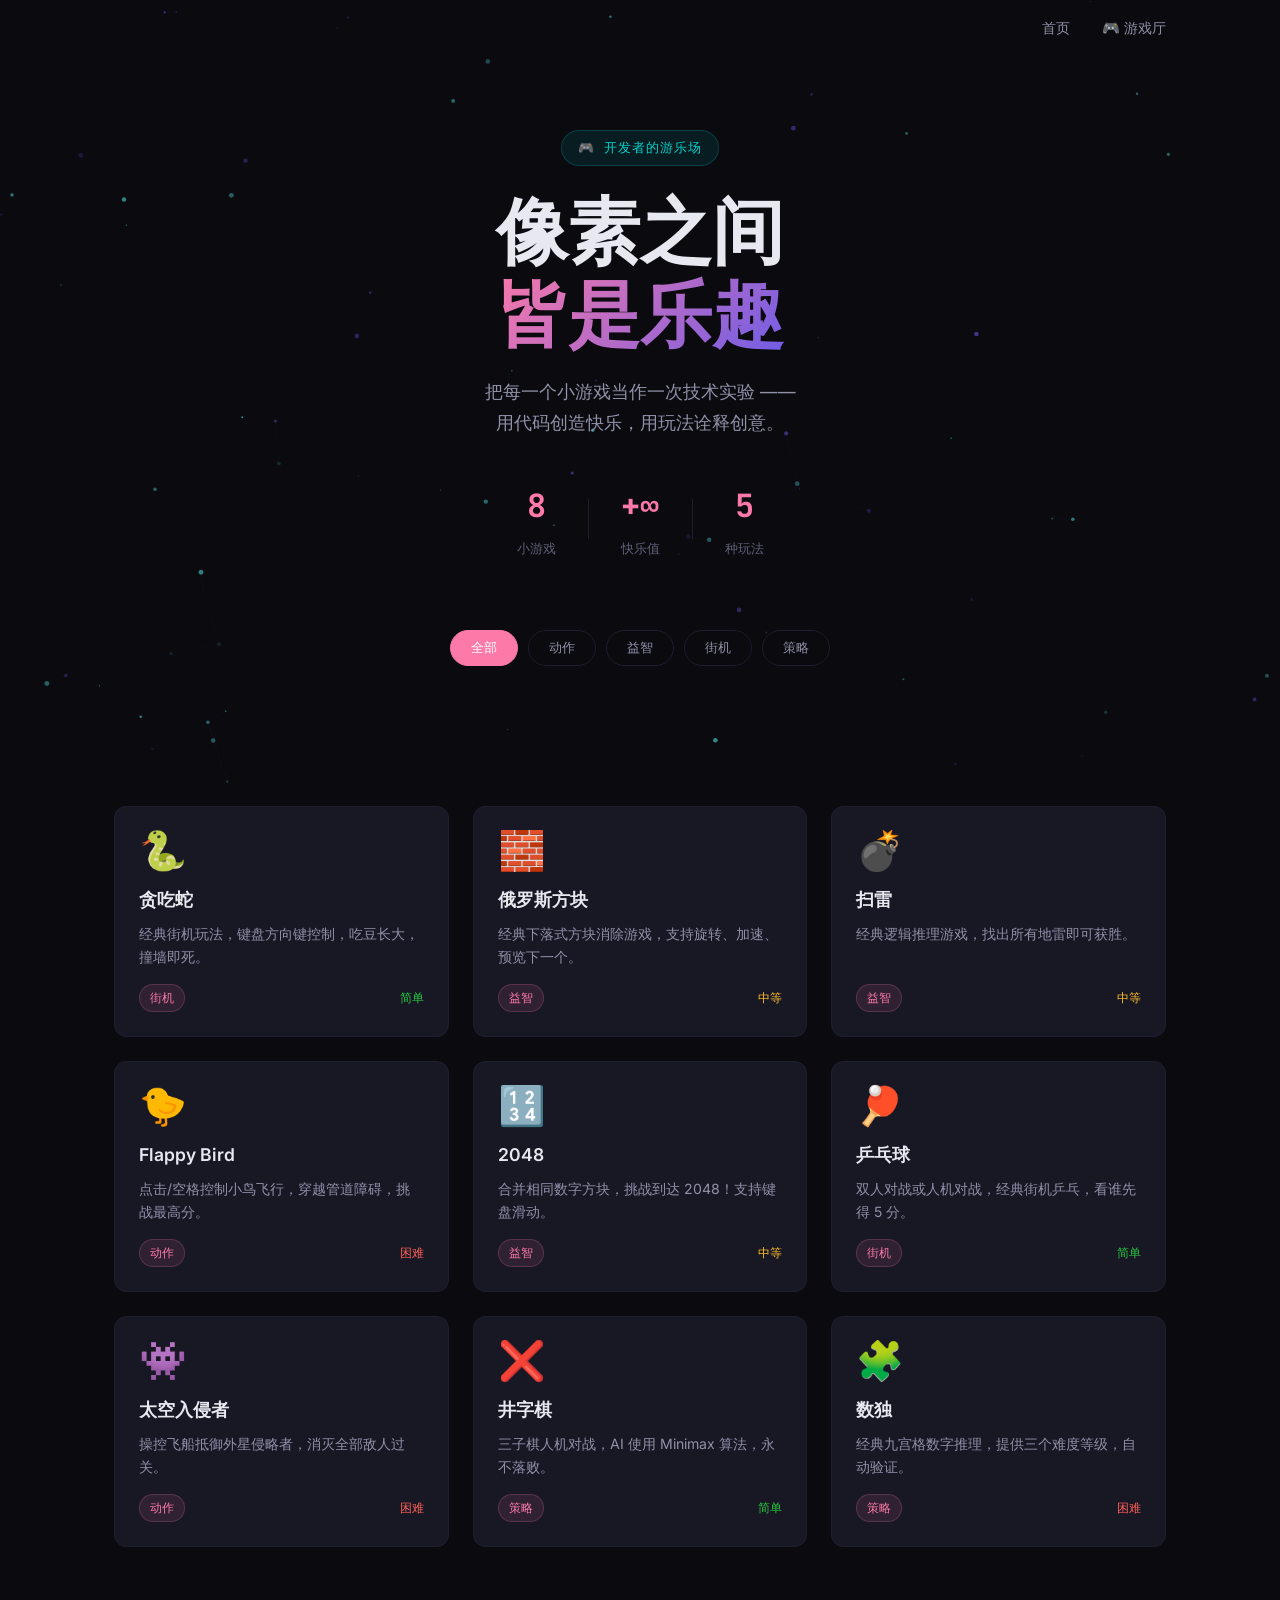
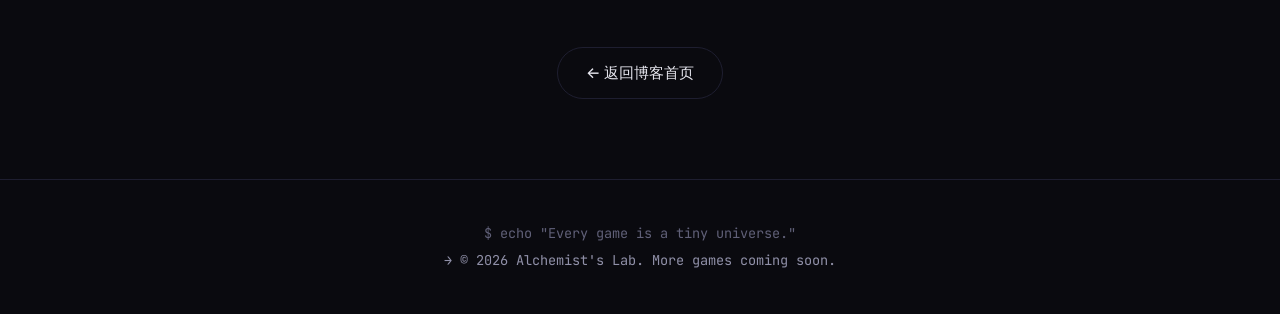
==== games.html @ bcbc6959 "🎮 初始化：个人博客 + 游戏厅" ====
<!DOCTYPE html>
<html lang="zh-CN">
<head>
  <meta charset="UTF-8">
  <meta name="viewport" content="width=device-width, initial-scale=1.0">
  <title>🎮 游戏厅 · Alchemist's Lab</title>
  <link rel="stylesheet" href="styles.css">
  <link rel="preconnect" href="https://fonts.googleapis.com">
  <link href="https://fonts.googleapis.com/css2?family=Inter:wght@300;400;500;600;700&family=JetBrains+Mono:wght@400;500&display=swap" rel="stylesheet">
</head>
<body class="games-page">
  <!-- 粒子背景 -->
  <canvas id="particles"></canvas>

  <!-- 导航（与首页一致） -->
  <nav class="navbar" id="navbar">
    <div class="nav-inner">
      <a href="index.html" class="logo"><Alchemist /></a>
      <div class="nav-links" id="navLinks">
        <a href="index.html">首页</a>
        <a href="games.html" class="active">🎮 游戏厅</a>
      </div>
      <button class="menu-toggle" id="menuToggle" aria-label="菜单">
        <span></span><span></span><span></span>
      </button>
    </div>
  </nav>

  <!-- Games Hero -->
  <section class="games-hero">
    <div class="container">
      <div class="games-hero-content">
        <div class="hero-badge">🎮 开发者的游乐场</div>
        <h1 class="games-hero-title">
          <span class="line">像素之间</span>
          <span class="line accent">皆是乐趣</span>
        </h1>
        <p class="games-hero-desc">
          把每一个小游戏当作一次技术实验 ——<br>
          用代码创造快乐，用玩法诠释创意。
        </p>
        <div class="games-hero-stats">
          <div class="stat-item">
            <span class="stat-num" data-target="9">0</span>
            <span class="stat-label">小游戏</span>
          </div>
          <div class="stat-divider"></div>
          <div class="stat-item">
            <span class="stat-num">+∞</span>
            <span class="stat-label">快乐值</span>
          </div>
          <div class="stat-divider"></div>
          <div class="stat-item">
            <span class="stat-num" data-target="6">0</span>
            <span class="stat-label">种玩法</span>
          </div>
        </div>
      </div>
    </div>
  </section>

  <!-- 游戏分类筛选 -->
  <section class="section" style="padding-top: 0;">
    <div class="container">
      <div class="game-filters" id="gameFilters">
        <button class="filter-btn active" data-filter="all">全部</button>
        <button class="filter-btn" data-filter="action">动作</button>
        <button class="filter-btn" data-filter="puzzle">益智</button>
        <button class="filter-btn" data-filter="arcade">街机</button>
        <button class="filter-btn" data-filter="strategy">策略</button>
      </div>
    </div>
  </section>

  <!-- 游戏列表 -->
  <section class="section" style="padding-top: 0;">
    <div class="container">
      <div class="games-grid" id="gamesGrid">
        <!-- 由 JS 动态渲染 -->
      </div>
    </div>
  </section>

  <!-- 返回首页 -->
  <div class="back-home" style="text-align: center; padding: 0 0 80px;">
    <a href="index.html" class="btn secondary">← 返回博客首页</a>
  </div>

  <!-- Footer -->
  <footer class="footer">
    <div class="container">
      <p class="footer-text">
        <span class="footer-cmd">$ echo "Every game is a tiny universe."</span><br>
        <span class="footer-out">→ © 2026 Alchemist's Lab. More games coming soon.</span>
      </p>
    </div>
  </footer>

  <script src="games.js"></script>
  <script src="script.js"></script>
</body>
</html>
---- styles.css ----
/* ============================================
   Alchemist's Lab · 简约科技风博客
   ============================================ */

/* Reset & Base */
*, *::before, *::after {
  margin: 0;
  padding: 0;
  box-sizing: border-box;
}

:root {
  --bg-primary: #0a0a0f;
  --bg-secondary: #12121a;
  --bg-card: #181825;
  --text-primary: #e8e8f0;
  --text-secondary: #9090a8;
  --text-muted: #606078;
  --accent: #6c5ce7;
  --accent-glow: rgba(108, 92, 231, 0.3);
  --accent-secondary: #00cec9;
  --accent-warm: #fd79a8;
  --border: #1e1e30;
  --radius: 12px;
  --radius-sm: 8px;
  --shadow: 0 0 40px rgba(0, 0, 0, 0.5);
  --font-sans: 'Inter', -apple-system, BlinkMacSystemFont, 'Segoe UI', sans-serif;
  --font-mono: 'JetBrains Mono', 'Fira Code', monospace;
  --transition: 0.3s cubic-bezier(0.4, 0, 0.2, 1);
}

html {
  scroll-behavior: smooth;
  scroll-padding-top: 80px;
}

body {
  font-family: var(--font-sans);
  background: var(--bg-primary);
  color: var(--text-primary);
  line-height: 1.7;
  overflow-x: hidden;
  -webkit-font-smoothing: antialiased;
}

a {
  color: inherit;
  text-decoration: none;
}

img {
  max-width: 100%;
  display: block;
}

.container {
  max-width: 1100px;
  margin: 0 auto;
  padding: 0 24px;
}

/* ========== 粒子背景 ========== */
#particles {
  position: fixed;
  top: 0;
  left: 0;
  width: 100%;
  height: 100%;
  z-index: 0;
  pointer-events: none;
}

/* ========== 导航 ========== */
.navbar {
  position: fixed;
  top: 0;
  left: 0;
  right: 0;
  z-index: 100;
  padding: 16px 0;
  transition: var(--transition);
}

.navbar.scrolled {
  background: rgba(10, 10, 15, 0.85);
  backdrop-filter: blur(20px);
  -webkit-backdrop-filter: blur(20px);
  border-bottom: 1px solid var(--border);
  padding: 10px 0;
}

.nav-inner {
  max-width: 1100px;
  margin: 0 auto;
  padding: 0 24px;
  display: flex;
  align-items: center;
  justify-content: space-between;
}

.logo {
  font-family: var(--font-mono);
  font-size: 1.1rem;
  font-weight: 600;
  color: var(--accent-secondary);
  letter-spacing: -0.5px;
}

.nav-links {
  display: flex;
  gap: 32px;
}

.nav-links a {
  font-size: 0.9rem;
  color: var(--text-secondary);
  transition: var(--transition);
  position: relative;
}

.nav-links a::after {
  content: '';
  position: absolute;
  bottom: -4px;
  left: 0;
  width: 0;
  height: 2px;
  background: var(--accent);
  transition: var(--transition);
  border-radius: 2px;
}

.nav-links a:hover {
  color: var(--text-primary);
}

.nav-links a:hover::after {
  width: 100%;
}

.menu-toggle {
  display: none;
  flex-direction: column;
  gap: 5px;
  background: none;
  border: none;
  cursor: pointer;
  padding: 4px;
}

.menu-toggle span {
  display: block;
  width: 24px;
  height: 2px;
  background: var(--text-primary);
  border-radius: 2px;
  transition: var(--transition);
}

/* ========== Hero ========== */
.hero {
  min-height: 100vh;
  display: flex;
  align-items: center;
  justify-content: center;
  position: relative;
  z-index: 1;
  padding: 120px 24px 80px;
}

.hero-content {
  text-align: center;
  max-width: 700px;
}

.hero-badge {
  display: inline-block;
  font-family: var(--font-mono);
  font-size: 0.8rem;
  color: var(--accent-secondary);
  background: rgba(0, 206, 201, 0.1);
  border: 1px solid rgba(0, 206, 201, 0.2);
  padding: 6px 16px;
  border-radius: 100px;
  margin-bottom: 24px;
  letter-spacing: 1px;
}

.hero-title {
  font-size: clamp(2.5rem, 6vw, 4.5rem);
  font-weight: 700;
  line-height: 1.15;
  margin-bottom: 24px;
}

.hero-title .line {
  display: block;
}

.hero-title .accent {
  background: linear-gradient(135deg, var(--accent) 0%, var(--accent-secondary) 100%);
  -webkit-background-clip: text;
  -webkit-text-fill-color: transparent;
  background-clip: text;
}

.hero-desc {
  font-size: 1.1rem;
  color: var(--text-secondary);
  margin-bottom: 40px;
  line-height: 1.8;
}

.hero-actions {
  display: flex;
  gap: 16px;
  justify-content: center;
  margin-bottom: 60px;
  flex-wrap: wrap;
}

.btn {
  display: inline-flex;
  align-items: center;
  gap: 8px;
  padding: 12px 28px;
  border-radius: 100px;
  font-size: 0.95rem;
  font-weight: 500;
  transition: var(--transition);
  cursor: pointer;
  border: none;
}

.btn.primary {
  background: var(--accent);
  color: #fff;
  box-shadow: 0 0 20px var(--accent-glow);
}

.btn.primary:hover {
  transform: translateY(-2px);
  box-shadow: 0 0 35px var(--accent-glow);
}

.btn.secondary {
  background: transparent;
  color: var(--text-primary);
  border: 1px solid var(--border);
}

.btn.secondary:hover {
  border-color: var(--accent);
  background: rgba(108, 92, 231, 0.08);
}

/* Stats */
.hero-stats {
  display: flex;
  justify-content: center;
  gap: 48px;
}

.stat {
  display: flex;
  flex-direction: column;
  align-items: center;
}

.stat .num {
  font-family: var(--font-mono);
  font-size: 2rem;
  font-weight: 700;
  color: var(--text-primary);
}

.stat .label {
  font-size: 0.85rem;
  color: var(--text-muted);
  margin-top: 4px;
}

/* ========== Section ========== */
.section {
  position: relative;
  z-index: 1;
  padding: 100px 0;
}

.section-title {
  font-size: clamp(1.6rem, 3vw, 2.2rem);
  font-weight: 700;
  margin-bottom: 48px;
  display: flex;
  align-items: center;
  gap: 8px;
}

.section-title .hash {
  color: var(--accent);
  font-family: var(--font-mono);
}

/* ========== About ========== */
.about-grid {
  display: grid;
  grid-template-columns: 1fr 1fr;
  gap: 48px;
  align-items: start;
}

.about-text p {
  color: var(--text-secondary);
  margin-bottom: 16px;
  font-size: 1.05rem;
}

.about-text .highlight {
  color: var(--accent-secondary);
  font-weight: 500;
}

.tech-stack {
  display: flex;
  flex-wrap: wrap;
  gap: 10px;
  margin-top: 24px;
}

.tech-stack span {
  font-family: var(--font-mono);
  font-size: 0.78rem;
  padding: 6px 14px;
  background: rgba(108, 92, 231, 0.1);
  border: 1px solid rgba(108, 92, 231, 0.2);
  border-radius: 100px;
  color: var(--accent);
  transition: var(--transition);
}

.tech-stack span:hover {
  background: rgba(108, 92, 231, 0.2);
  border-color: var(--accent);
}

/* Terminal */
.about-terminal {
  background: #0d0d14;
  border: 1px solid var(--border);
  border-radius: var(--radius);
  overflow: hidden;
  font-family: var(--font-mono);
  font-size: 0.85rem;
}

.terminal-bar {
  display: flex;
  align-items: center;
  gap: 8px;
  padding: 12px 16px;
  background: #15151f;
  border-bottom: 1px solid var(--border);
}

.dot {
  width: 10px;
  height: 10px;
  border-radius: 50%;
}

.dot.red { background: #ff5f57; }
.dot.yellow { background: #ffbd2e; }
.dot.green { background: #28c840; }

.terminal-title {
  margin-left: auto;
  color: var(--text-muted);
  font-size: 0.8rem;
}

.terminal-body {
  padding: 20px;
  line-height: 1.9;
}

.terminal-body p {
  margin-bottom: 8px;
}

.terminal-body .prompt {
  color: var(--accent-secondary);
}

.terminal-body .cmd {
  color: var(--accent-warm);
}

.terminal-body .out {
  color: var(--text-secondary);
  padding-left: 16px;
}

.terminal-body .blink {
  animation: blink 1s step-end infinite;
}

@keyframes blink {
  50% { opacity: 0; }
}

/* ========== Blog ========== */
.blog-grid {
  display: grid;
  grid-template-columns: repeat(auto-fill, minmax(320px, 1fr));
  gap: 24px;
}

.blog-card {
  background: var(--bg-card);
  border: 1px solid var(--border);
  border-radius: var(--radius);
  padding: 28px;
  transition: var(--transition);
  cursor: pointer;
  position: relative;
  overflow: hidden;
}

.blog-card::before {
  content: '';
  position: absolute;
  top: 0;
  left: 0;
  width: 100%;
  height: 3px;
  background: linear-gradient(90deg, var(--accent), var(--accent-secondary));
  transform: scaleX(0);
  transform-origin: left;
  transition: var(--transition);
}

.blog-card:hover {
  border-color: rgba(108, 92, 231, 0.3);
  transform: translateY(-4px);
  box-shadow: 0 12px 40px rgba(0, 0, 0, 0.3);
}

.blog-card:hover::before {
  transform: scaleX(1);
}

.blog-card .tag {
  display: inline-block;
  font-family: var(--font-mono);
  font-size: 0.72rem;
  color: var(--accent-secondary);
  background: rgba(0, 206, 201, 0.1);
  border: 1px solid rgba(0, 206, 201, 0.2);
  padding: 3px 10px;
  border-radius: 100px;
  margin-bottom: 12px;
}

.blog-card h3 {
  font-size: 1.15rem;
  font-weight: 600;
  margin-bottom: 10px;
  line-height: 1.4;
}

.blog-card p {
  color: var(--text-secondary);
  font-size: 0.92rem;
  margin-bottom: 16px;
  display: -webkit-box;
  -webkit-line-clamp: 3;
  -webkit-box-orient: vertical;
  overflow: hidden;
}

.blog-card .meta {
  display: flex;
  justify-content: space-between;
  align-items: center;
  font-size: 0.82rem;
  color: var(--text-muted);
}

.blog-card .meta time {
  font-family: var(--font-mono);
}

.blog-card .read-more {
  color: var(--accent);
  font-family: var(--font-mono);
  font-size: 0.82rem;
  transition: var(--transition);
}

.blog-card:hover .read-more {
  color: var(--accent-secondary);
}

/* ========== Projects ========== */
.projects-grid {
  display: grid;
  grid-template-columns: repeat(auto-fill, minmax(300px, 1fr));
  gap: 24px;
}

.project-card {
  background: var(--bg-card);
  border: 1px solid var(--border);
  border-radius: var(--radius);
  padding: 28px;
  transition: var(--transition);
  position: relative;
}

.project-card:hover {
  border-color: rgba(253, 121, 168, 0.3);
  transform: translateY(-4px);
  box-shadow: 0 12px 40px rgba(0, 0, 0, 0.3);
}

.project-icon {
  font-size: 2rem;
  margin-bottom: 16px;
}

.project-card h3 {
  font-size: 1.15rem;
  font-weight: 600;
  margin-bottom: 10px;
}

.project-card p {
  color: var(--text-secondary);
  font-size: 0.92rem;
  margin-bottom: 16px;
  line-height: 1.6;
}

.project-tags {
  display: flex;
  flex-wrap: wrap;
  gap: 8px;
  margin-bottom: 16px;
}

.project-tags span {
  font-family: var(--font-mono);
  font-size: 0.72rem;
  padding: 4px 10px;
  background: rgba(253, 121, 168, 0.08);
  border: 1px solid rgba(253, 121, 168, 0.15);
  border-radius: 100px;
  color: var(--accent-warm);
}

.project-link {
  color: var(--accent-warm);
  font-family: var(--font-mono);
  font-size: 0.85rem;
  transition: var(--transition);
}

.project-link:hover {
  color: var(--accent-secondary);
}

/* ========== Contact ========== */
.contact-content {
  text-align: center;
  max-width: 500px;
  margin: 0 auto;
}

.contact-desc {
  color: var(--text-secondary);
  font-size: 1.05rem;
  margin-bottom: 36px;
}

.contact-links {
  display: flex;
  flex-direction: column;
  gap: 16px;
}

.contact-item {
  display: inline-flex;
  align-items: center;
  justify-content: center;
  gap: 12px;
  padding: 16px 24px;
  background: var(--bg-card);
  border: 1px solid var(--border);
  border-radius: var(--radius);
  transition: var(--transition);
  font-size: 0.95rem;
  color: var(--text-secondary);
}

.contact-item:hover {
  border-color: var(--accent);
  color: var(--text-primary);
  transform: translateX(4px);
}

.contact-icon {
  font-size: 1.2rem;
}

/* ========== Footer ========== */
.footer {
  position: relative;
  z-index: 1;
  border-top: 1px solid var(--border);
  padding: 40px 0;
  text-align: center;
}

.footer-text {
  font-family: var(--font-mono);
  font-size: 0.85rem;
  line-height: 2;
}

.footer-cmd {
  color: var(--text-muted);
}

.footer-out {
  color: var(--text-secondary);
}

/* ========== Scrollbar ========== */
::-webkit-scrollbar {
  width: 6px;
}

::-webkit-scrollbar-track {
  background: var(--bg-primary);
}

::-webkit-scrollbar-thumb {
  background: var(--border);
  border-radius: 3px;
}

::-webkit-scrollbar-thumb:hover {
  background: var(--text-muted);
}

/* ========== Selection ========== */
::selection {
  background: var(--accent);
  color: #fff;
}

/* ========== Responsive ========== */
@media (max-width: 768px) {
  .nav-links {
    display: none;
    position: absolute;
    top: 100%;
    left: 0;
    right: 0;
    flex-direction: column;
    background: rgba(10, 10, 15, 0.95);
    backdrop-filter: blur(20px);
    padding: 20px 24px;
    border-bottom: 1px solid var(--border);
    gap: 20px;
  }

  .nav-links.open {
    display: flex;
  }

  .menu-toggle {
    display: flex;
  }

  .about-grid {
    grid-template-columns: 1fr;
  }

  .hero-stats {
    gap: 24px;
  }

  .stat .num {
    font-size: 1.5rem;
  }

  .section {
    padding: 60px 0;
  }

  .blog-grid,
  .projects-grid {
    grid-template-columns: 1fr;
  }
}

/* ============================================
   Games Page · 游戏厅样式
   ============================================ */

.games-page .navbar.scrolled {
  background: rgba(18, 10, 30, 0.85);
}

/* Games Hero */
.games-hero {
  min-height: 70vh;
  display: flex;
  align-items: center;
  justify-content: center;
  position: relative;
  z-index: 1;
  padding: 120px 24px 60px;
}

.games-hero-content {
  text-align: center;
  max-width: 700px;
}

.games-hero-title {
  font-size: clamp(2.5rem, 6vw, 4.5rem);
  font-weight: 700;
  line-height: 1.15;
  margin-bottom: 20px;
}

.games-hero-title .line {
  display: block;
}

.games-hero-title .accent {
  background: linear-gradient(135deg, var(--accent-warm) 0%, var(--accent) 100%);
  -webkit-background-clip: text;
  -webkit-text-fill-color: transparent;
  background-clip: text;
}

.games-hero-desc {
  font-size: 1.1rem;
  color: var(--text-secondary);
  margin-bottom: 40px;
  line-height: 1.8;
}

.games-hero-stats {
  display: flex;
  align-items: center;
  justify-content: center;
  gap: 32px;
}

.stat-item {
  display: flex;
  flex-direction: column;
  align-items: center;
}

.stat-num {
  font-family: var(--font-mono);
  font-size: 2rem;
  font-weight: 700;
  color: var(--accent-warm);
}

.stat-label {
  font-size: 0.82rem;
  color: var(--text-muted);
  margin-top: 4px;
}

.stat-divider {
  width: 1px;
  height: 40px;
  background: var(--border);
}

/* 导航游戏厅高亮 */
.nav-game-link {
  color: var(--accent-warm) !important;
}

.nav-game-link::after {
  background: var(--accent-warm) !important;
}

/* 分类筛选 */
.game-filters {
  display: flex;
  gap: 10px;
  justify-content: center;
  flex-wrap: wrap;
  margin-bottom: 40px;
}

.filter-btn {
  font-family: var(--font-mono);
  font-size: 0.82rem;
  padding: 8px 20px;
  border-radius: 100px;
  border: 1px solid var(--border);
  background: transparent;
  color: var(--text-secondary);
  cursor: pointer;
  transition: var(--transition);
}

.filter-btn:hover {
  border-color: var(--accent-warm);
  color: var(--text-primary);
}

.filter-btn.active {
  background: var(--accent-warm);
  border-color: var(--accent-warm);
  color: #fff;
}

/* 游戏卡片网格 */
.games-grid {
  display: grid;
  grid-template-columns: repeat(auto-fill, minmax(280px, 1fr));
  gap: 24px;
}

.game-card {
  background: var(--bg-card);
  border: 1px solid var(--border);
  border-radius: var(--radius);
  padding: 24px;
  transition: var(--transition);
  cursor: pointer;
  position: relative;
  overflow: hidden;
  display: flex;
  flex-direction: column;
}

.game-card::before {
  content: '';
  position: absolute;
  top: 0;
  left: 0;
  width: 100%;
  height: 3px;
  background: linear-gradient(90deg, var(--accent-warm), var(--accent));
  transform: scaleX(0);
  transform-origin: left;
  transition: var(--transition);
}

.game-card:hover {
  border-color: rgba(253, 121, 168, 0.3);
  transform: translateY(-4px);
  box-shadow: 0 12px 40px rgba(0, 0, 0, 0.4);
}

.game-card:hover::before {
  transform: scaleX(1);
}

.game-card-icon {
  font-size: 2.4rem;
  margin-bottom: 16px;
  line-height: 1;
}

.game-card h3 {
  font-size: 1.1rem;
  font-weight: 600;
  margin-bottom: 8px;
}

.game-card p {
  color: var(--text-secondary);
  font-size: 0.88rem;
  margin-bottom: 16px;
  line-height: 1.6;
  flex: 1;
}

.game-card .game-meta {
  display: flex;
  justify-content: space-between;
  align-items: center;
}

.game-card .game-tag {
  font-family: var(--font-mono);
  font-size: 0.72rem;
  padding: 3px 10px;
  background: rgba(253, 121, 168, 0.1);
  border: 1px solid rgba(253, 121, 168, 0.2);
  border-radius: 100px;
  color: var(--accent-warm);
}

.game-card .game-difficulty {
  font-family: var(--font-mono);
  font-size: 0.72rem;
  color: var(--text-muted);
}

.game-card .game-difficulty.easy { color: #28c840; }
.game-card .game-difficulty.medium { color: #ffbd2e; }
.game-card .game-difficulty.hard { color: #ff5f57; }

/* 游戏卡片进入动画 */
.game-card {
  opacity: 0;
  transform: translateY(20px);
  animation: gameCardIn 0.5s ease-out forwards;
}

@keyframes gameCardIn {
  to {
    opacity: 1;
    transform: translateY(0);
  }
}

.game-card.hidden {
  display: none;
}

/* 游戏弹窗 Modal */
.game-modal-overlay {
  position: fixed;
  inset: 0;
  z-index: 999;
  display: flex;
  align-items: center;
  justify-content: center;
  background: rgba(0, 0, 0, 0.7);
  backdrop-filter: blur(8px);
  -webkit-backdrop-filter: blur(8px);
  animation: modalFadeIn 0.3s ease-out;
}

@keyframes modalFadeIn {
  from { opacity: 0; }
  to { opacity: 1; }
}

.game-modal {
  background: var(--bg-card);
  border: 1px solid var(--border);
  border-radius: 16px;
  padding: 40px;
  max-width: 420px;
  width: 90%;
  text-align: center;
  animation: modalSlideUp 0.3s ease-out;
}

@keyframes modalSlideUp {
  from { transform: translateY(20px); opacity: 0; }
  to { transform: translateY(0); opacity: 1; }
}

.game-modal-icon {
  font-size: 3rem;
  margin-bottom: 16px;
}

.game-modal h3 {
  font-size: 1.3rem;
  font-weight: 600;
  margin-bottom: 8px;
}

.game-modal-status {
  color: var(--accent-warm);
  font-family: var(--font-mono);
  font-size: 0.85rem;
  margin-bottom: 12px;
}

.game-modal-desc {
  color: var(--text-secondary);
  font-size: 0.92rem;
  margin-bottom: 24px;
  line-height: 1.6;
}

.game-modal-progress {
  margin-bottom: 24px;
}

.progress-bar {
  width: 100%;
  height: 6px;
  background: var(--border);
  border-radius: 3px;
  overflow: hidden;
  margin-bottom: 8px;
}

.progress-fill {
  height: 100%;
  border-radius: 3px;
  background: linear-gradient(90deg, var(--accent-warm), var(--accent));
  width: 0%;
}

.progress-label {
  font-family: var(--font-mono);
  font-size: 0.78rem;
  color: var(--text-muted);
}

.game-modal-tech {
  display: flex;
  gap: 8px;
  justify-content: center;
  margin-bottom: 24px;
  flex-wrap: wrap;
}

.game-modal-tech span {
  font-family: var(--font-mono);
  font-size: 0.72rem;
  padding: 4px 12px;
  background: rgba(108, 92, 231, 0.1);
  border: 1px solid rgba(108, 92, 231, 0.2);
  border-radius: 100px;
  color: var(--accent);
}

.game-modal .btn.primary {
  background: linear-gradient(135deg, var(--accent-warm), var(--accent));
  box-shadow: 0 0 20px rgba(253, 121, 168, 0.25);
}

.game-modal .btn.primary:hover {
  transform: translateY(-2px);
  box-shadow: 0 0 35px rgba(253, 121, 168, 0.35);
}

/* ========== Responsive 游戏页 ========== */
@media (max-width: 768px) {
  .games-hero {
    min-height: 60vh;
    padding: 100px 24px 40px;
  }

  .games-hero-stats {
    gap: 20px;
  }

  .stat-num {
    font-size: 1.5rem;
  }

  .game-filters {
    gap: 8px;
  }

  .filter-btn {
    font-size: 0.78rem;
    padding: 6px 14px;
  }
}

@media (max-width: 480px) {
  .games-hero-title {
    font-size: 2rem;
  }

  .games-grid {
    grid-template-columns: 1fr;
  }
}
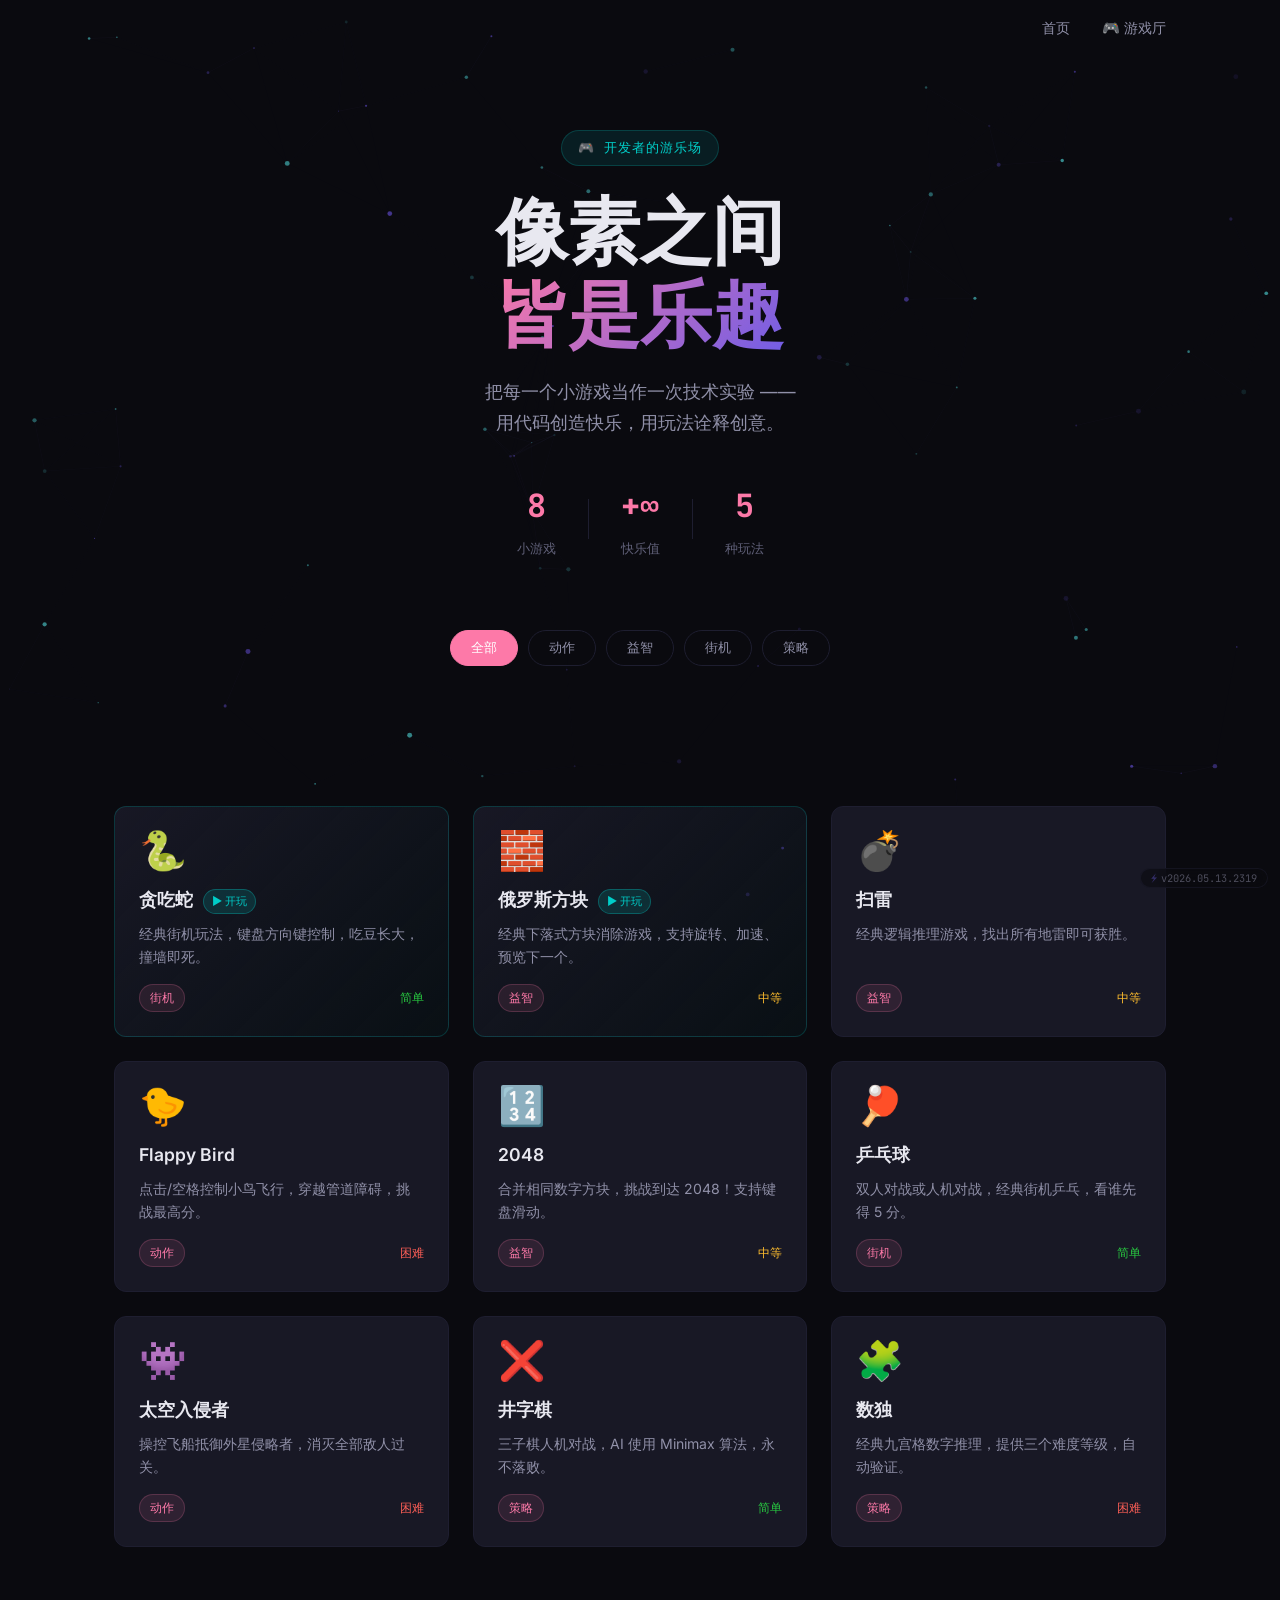
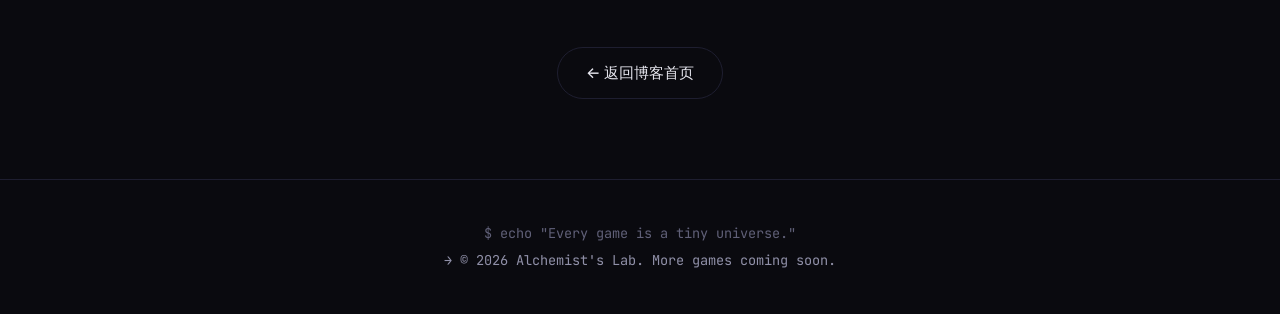
==== commit 810cba40: "🎮 新增贪吃蛇和俄罗斯方块游戏模块，更新游戏状态为可玩，添加版本信息徽章" ====
--- a/games.html
+++ b/games.html
@@ -98,5 +98,6 @@
 
   <script src="games.js"></script>
   <script src="script.js"></script>
+  <script src="version.js"></script>
 </body>
 </html>
--- a/styles.css
+++ b/styles.css
@@ -866,6 +866,39 @@
   box-shadow: 0 12px 40px rgba(0, 0, 0, 0.4);
 }
 
+.game-card.game-ready {
+  border-color: rgba(0, 206, 201, 0.2);
+  background: linear-gradient(135deg, var(--bg-card), rgba(0, 206, 201, 0.03));
+}
+
+.game-card.game-ready:hover {
+  border-color: rgba(0, 206, 201, 0.4);
+  box-shadow: 0 12px 40px rgba(0, 206, 201, 0.1);
+}
+
+.game-card.game-ready::before {
+  background: linear-gradient(90deg, var(--accent-secondary), var(--accent));
+}
+
+.game-ready-badge {
+  display: inline-block;
+  font-size: 0.7rem;
+  padding: 2px 8px;
+  background: rgba(0, 206, 201, 0.15);
+  border: 1px solid rgba(0, 206, 201, 0.3);
+  border-radius: 100px;
+  color: var(--accent-secondary);
+  margin-left: 6px;
+  vertical-align: middle;
+  font-weight: 500;
+  animation: badgePulse 2s ease-in-out infinite;
+}
+
+@keyframes badgePulse {
+  0%, 100% { box-shadow: 0 0 0 0 rgba(0, 206, 201, 0); }
+  50% { box-shadow: 0 0 8px 2px rgba(0, 206, 201, 0.15); }
+}
+
 .game-card:hover::before {
   transform: scaleX(1);
 }
